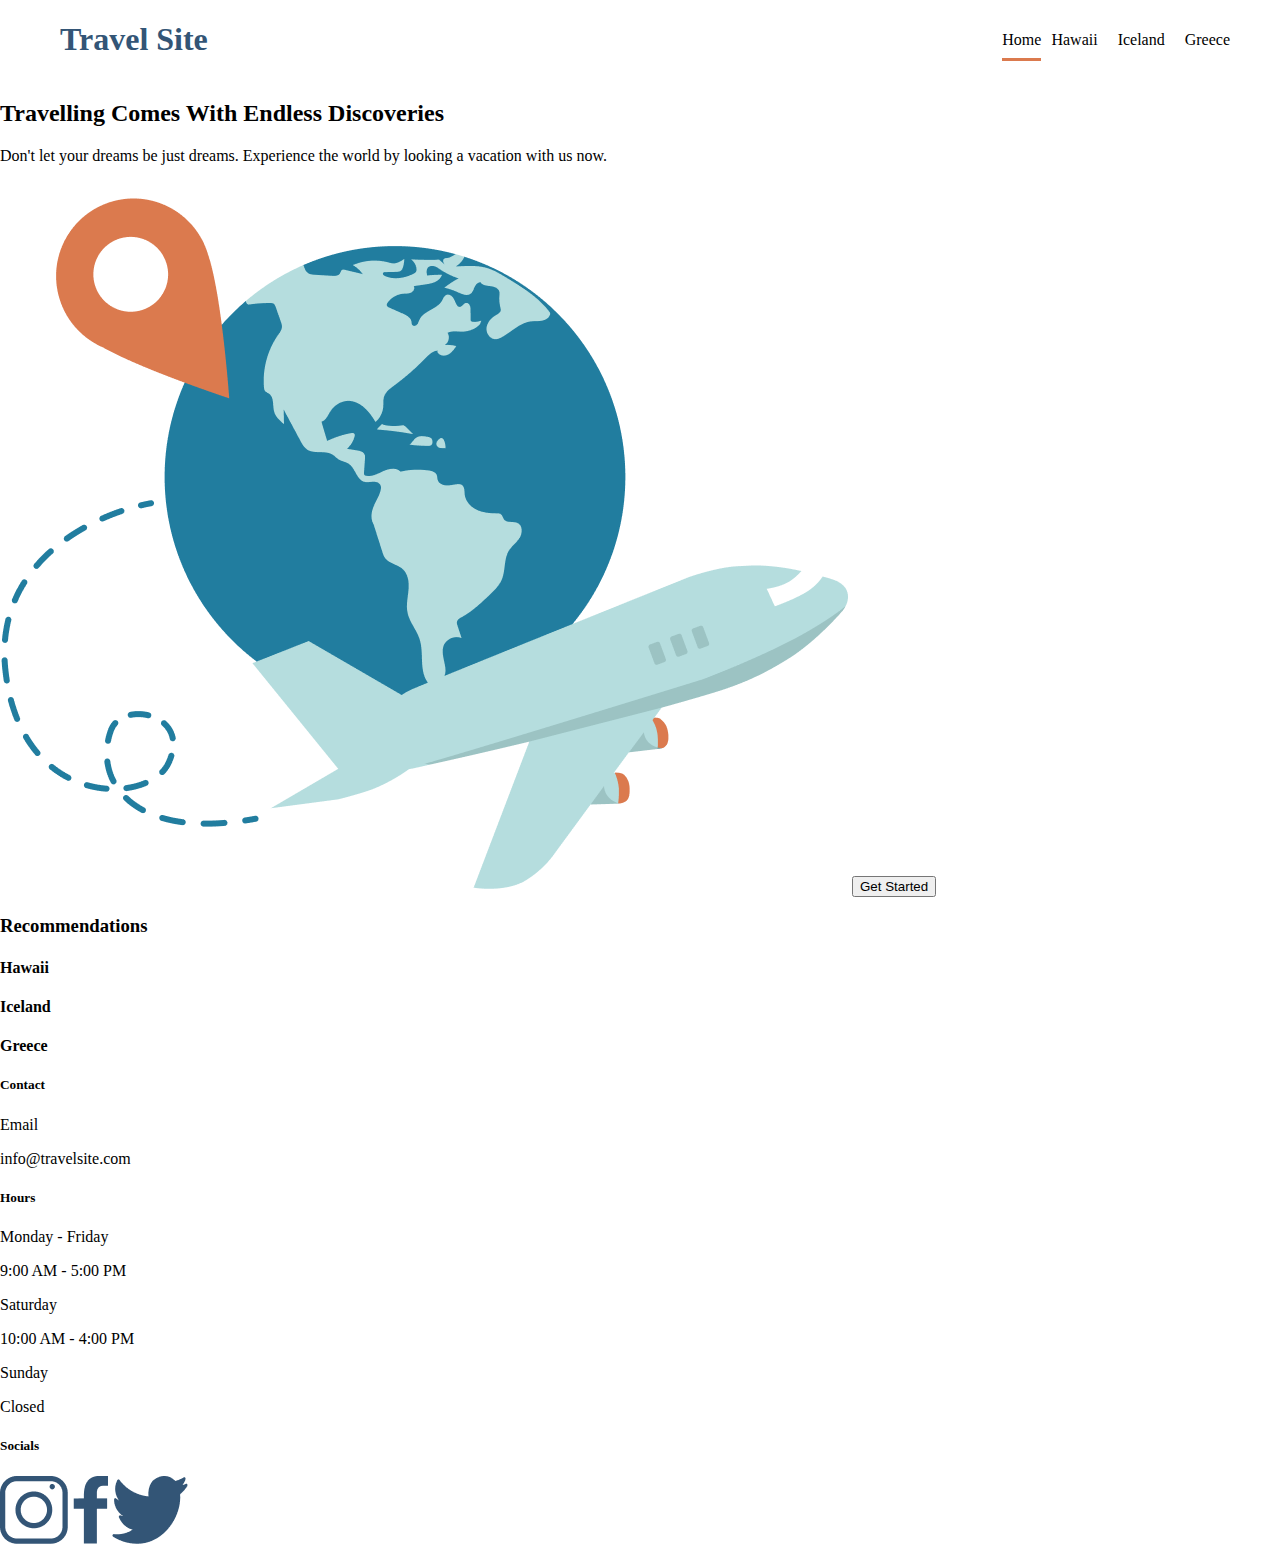
==== index.html @ 72616de0 "add nav styling" ====
<!DOCTYPE html>
<html lang="en">

<head>
    <meta charset="UTF-8">
    <meta http-equiv="X-UA-Compatible" content="IE=edge">
    <meta name="viewport" content="width=device-width, initial-scale=1.0">
    <link rel="stylesheet" href="./css/destinations.css">
    <link rel="stylesheet" href="./css/main.css">
    <title>Travel Site - Home</title>
</head>

<body>
    <!-- Header -->
    <header>
        <nav class="nav">
            <div>
                <a class="nav__logo" href="./index.html">
                    <h1>Travel Site</h1>
                </a>
            </div>
            <!-- nav -->

            <div class="nav__link-container">
                <ul class="nav__link-container-list">
                    <li><a class="nav__links--active" href="./index.html"> Home </a> </li>
                    <li><a class="nav__links" href="./pages/hawaii.html">Hawaii </a> </li>
                    <li><a class="nav__links" href="./pages/Iceland.html">Iceland </a> </li>
                    <li><a class="nav__links" href="./pages/greece.html">Greece </a> </li>
                </ul>
            </div>
        </nav>

    </header>

    <!-- Hero -->
    <section>
        <h2>Travelling Comes With Endless Discoveries</h2>
        <p> Don't let your dreams be just dreams. Experience the world by looking a vacation with us now.</p>
        <img src="./Images/hero.png" alt="plane flying around earth">
        <button> Get Started </button>
    </section>

    <!-- Recommendations -->
    <section>
        <h3>Recommendations</h3>
        <div>
            <h4>Hawaii</h4>
        </div>
        <div>
            <h4>Iceland</h4>
        </div>
        <div>
            <h4>Greece</h4>
        </div>
    </section>


    <footer>
        <h5>Contact</h5>
        <p>Email</p>
        <p>info@travelsite.com</p>

        <h5>Hours</h5>
        <p>Monday - Friday</p>
        <p> 9:00 AM - 5:00 PM</p>

        <p>Saturday</p>
        <p> 10:00 AM - 4:00 PM</p>

        <p>Sunday</p>
        <p>Closed</p>

        <h5>Socials</h5>
        <img src="./Images/icon-instagram.png" alt="icon-instagram">
        <img src="./Images/icon-facebook.png" alt="icon-facebook">
        <img src="./Images/icon-twitter.png" alt="icon-twitter">
    </footer>


</body>

</html>
---- css/destinations.css ----
body {
  font-family: "Verdana";
}

*,
*::after,
*::before {
  box-sizing: border-box;
}

body {
  margin: 0;
}

.nav {
  display: flex;
  justify-content: space-between;
  margin-left: 60px;
  margin-right: 40px;
  background-color: #ffffff;
}
.nav__logo {
  text-decoration: none;
  color: #335576;
}
.nav__link-container {
  display: flex;
  align-items: center;
}
.nav__link-container-list {
  list-style: none;
  display: flex;
  padding-left: 0;
}
.nav__links {
  text-decoration: none;
  color: #000000;
  margin: 0.625rem;
}
.nav__links--active {
  border-bottom: 3px solid #DB7A4E;
  color: #000000;
  text-decoration: none;
  padding-bottom: 10px;
}/*# sourceMappingURL=destinations.css.map */
---- css/main.css ----
body {
  font-family: "Verdana";
}

*,
*::after,
*::before {
  box-sizing: border-box;
}

body {
  margin: 0;
}

.nav {
  display: flex;
  justify-content: space-between;
  margin-left: 60px;
  margin-right: 40px;
  background-color: #ffffff;
}
.nav__logo {
  text-decoration: none;
  color: #335576;
}
.nav__link-container {
  display: flex;
  align-items: center;
}
.nav__link-container-list {
  list-style: none;
  display: flex;
  padding-left: 0;
}
.nav__links {
  text-decoration: none;
  color: #000000;
  margin: 0.625rem;
}
.nav__links--active {
  border-bottom: 3px solid #DB7A4E;
  color: #000000;
  text-decoration: none;
  padding-bottom: 10px;
}/*# sourceMappingURL=main.css.map */
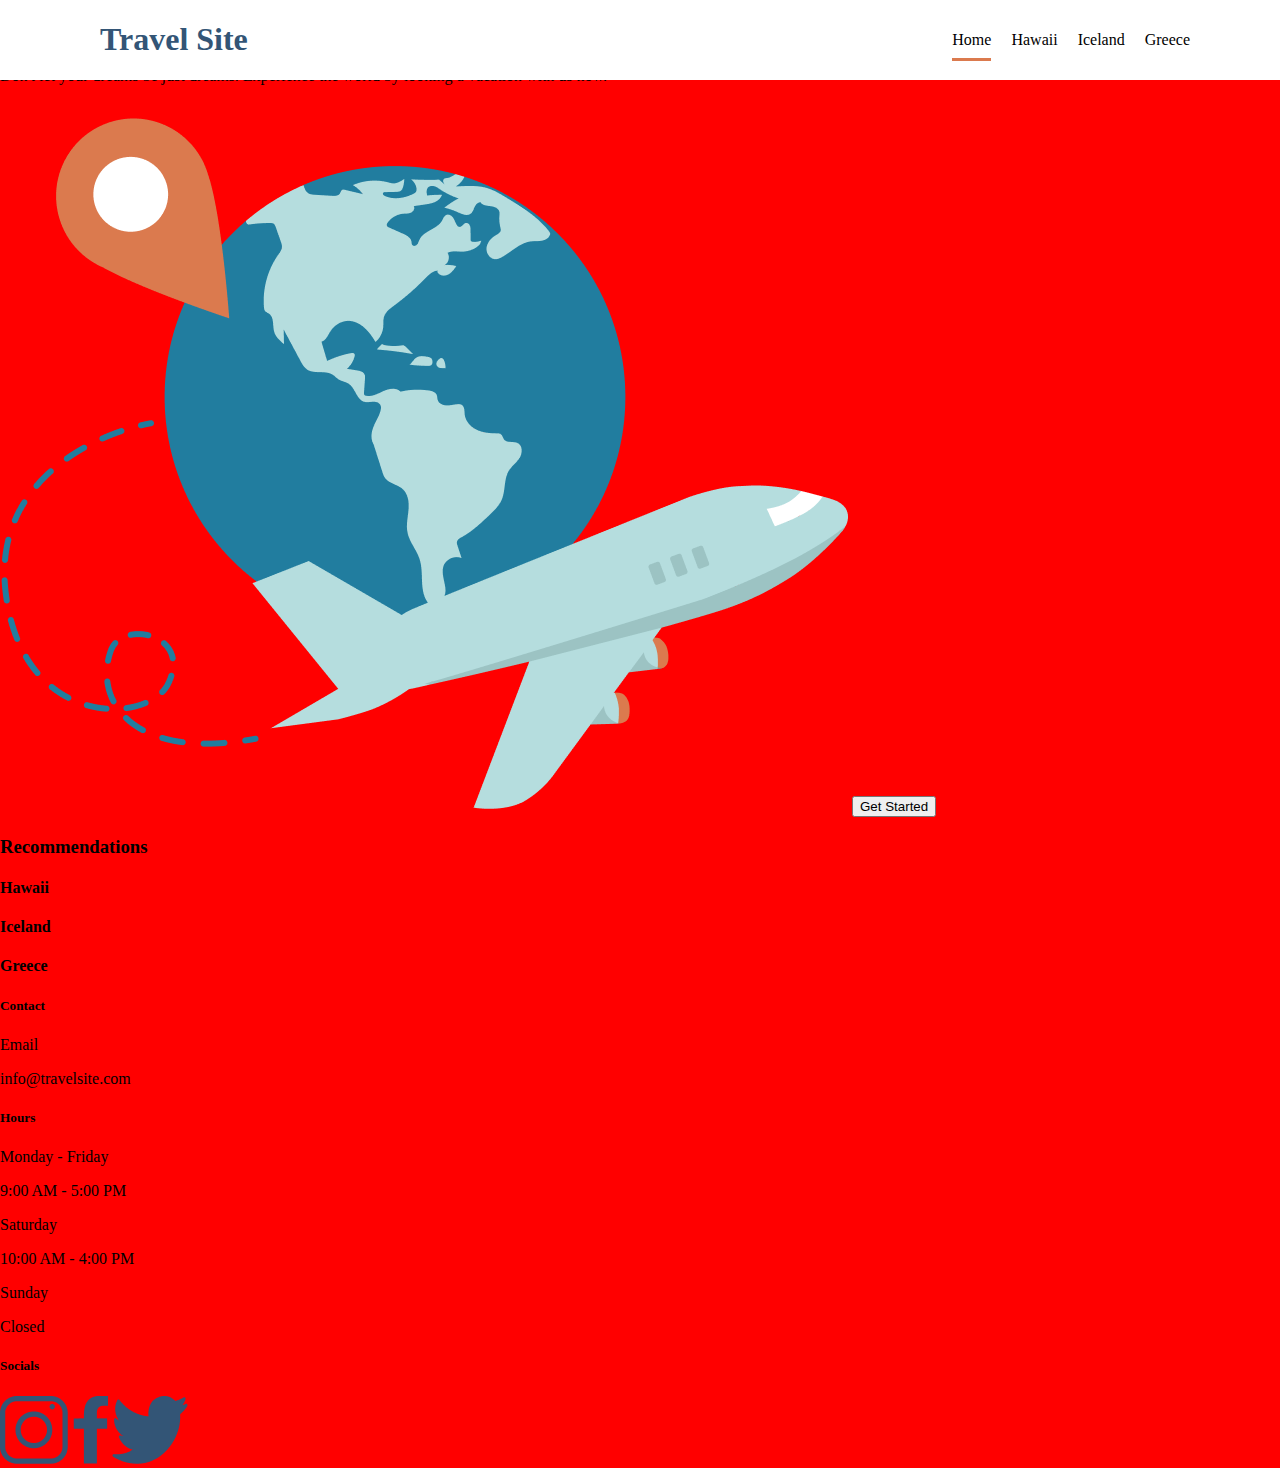
==== commit c7503f6b: "add nav styling" ====
--- a/index.html
+++ b/index.html
@@ -14,12 +14,11 @@
     <!-- Header -->
     <header>
         <nav class="nav">
-            <div>
                 <a class="nav__logo" href="./index.html">
                     <h1>Travel Site</h1>
                 </a>
-            </div>
-            <!-- nav -->
+                
+            <!-- nav menu -->
 
             <div class="nav__link-container">
                 <ul class="nav__link-container-list">
--- a/css/destinations.css
+++ b/css/destinations.css
@@ -10,22 +10,26 @@
 
 body {
   margin: 0;
+  background-color: red;
 }
 
 .nav {
   display: flex;
   justify-content: space-between;
-  margin-left: 60px;
-  margin-right: 40px;
+  width: 100%;
   background-color: #ffffff;
+  position: fixed;
+  top: 0;
 }
 .nav__logo {
   text-decoration: none;
   color: #335576;
+  margin-left: 6.25rem;
 }
 .nav__link-container {
   display: flex;
   align-items: center;
+  margin-right: 5rem;
 }
 .nav__link-container-list {
   list-style: none;
@@ -41,5 +45,6 @@
   border-bottom: 3px solid #DB7A4E;
   color: #000000;
   text-decoration: none;
+  margin: 0.625rem;
   padding-bottom: 10px;
 }/*# sourceMappingURL=destinations.css.map */--- a/css/main.css
+++ b/css/main.css
@@ -10,22 +10,26 @@
 
 body {
   margin: 0;
+  background-color: red;
 }
 
 .nav {
   display: flex;
   justify-content: space-between;
-  margin-left: 60px;
-  margin-right: 40px;
+  width: 100%;
   background-color: #ffffff;
+  position: fixed;
+  top: 0;
 }
 .nav__logo {
   text-decoration: none;
   color: #335576;
+  margin-left: 6.25rem;
 }
 .nav__link-container {
   display: flex;
   align-items: center;
+  margin-right: 5rem;
 }
 .nav__link-container-list {
   list-style: none;
@@ -41,5 +45,6 @@
   border-bottom: 3px solid #DB7A4E;
   color: #000000;
   text-decoration: none;
+  margin: 0.625rem;
   padding-bottom: 10px;
 }/*# sourceMappingURL=main.css.map */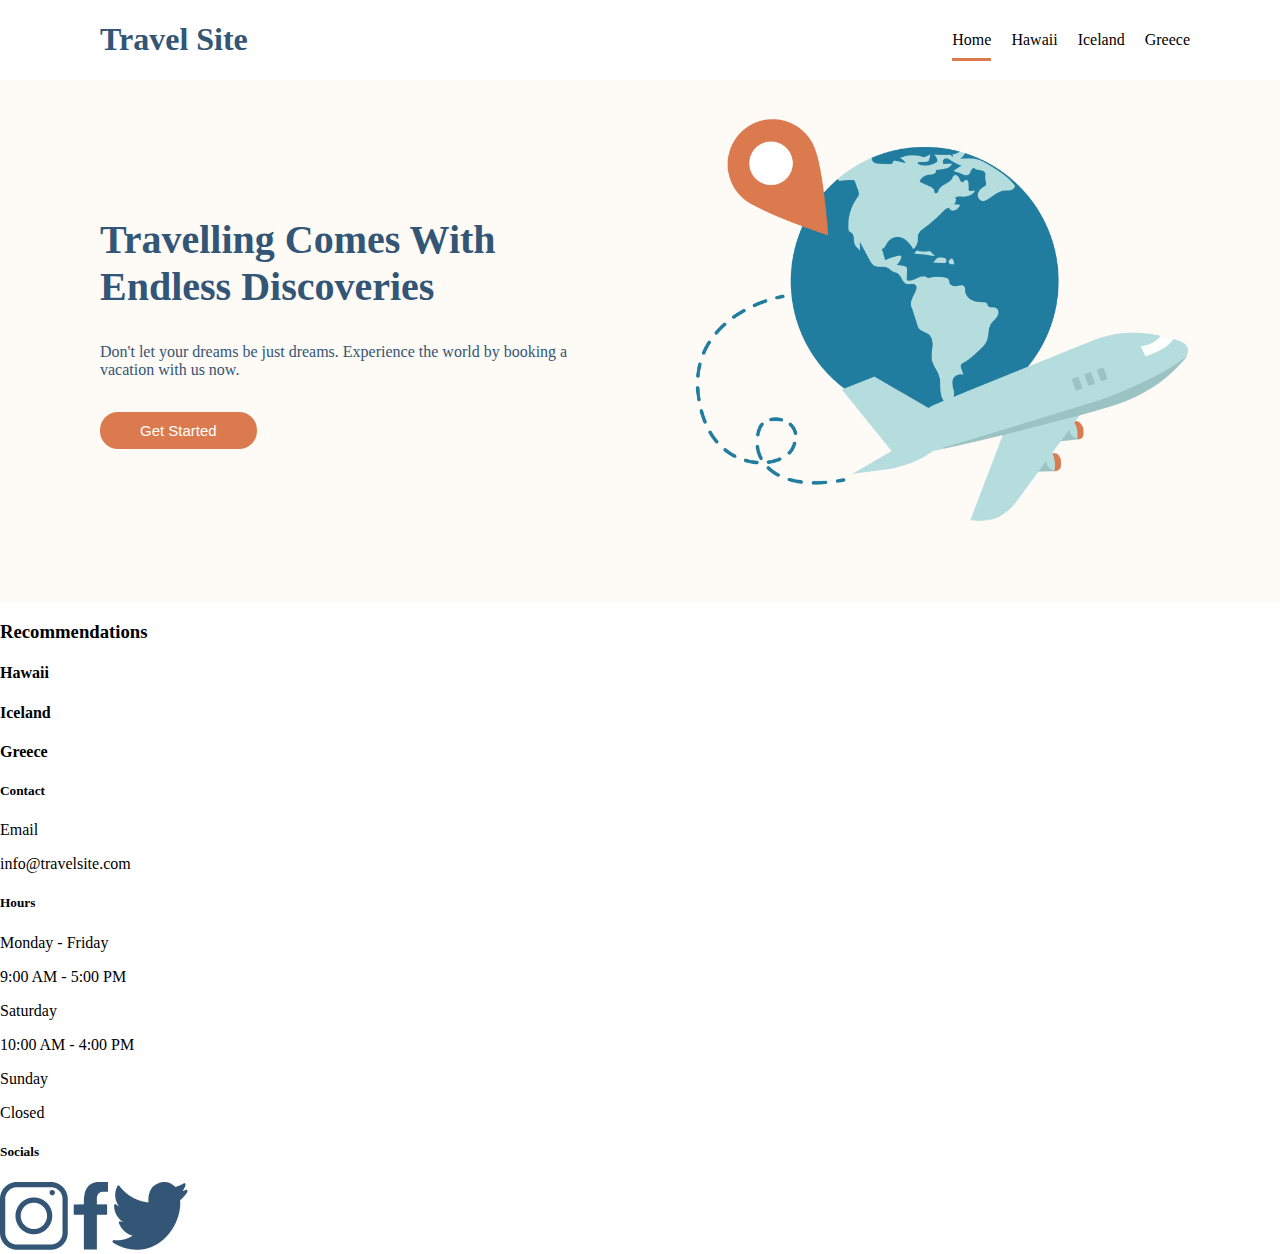
==== commit ff607613: "add hero" ====
--- a/index.html
+++ b/index.html
@@ -5,7 +5,6 @@
     <meta charset="UTF-8">
     <meta http-equiv="X-UA-Compatible" content="IE=edge">
     <meta name="viewport" content="width=device-width, initial-scale=1.0">
-    <link rel="stylesheet" href="./css/destinations.css">
     <link rel="stylesheet" href="./css/main.css">
     <title>Travel Site - Home</title>
 </head>
@@ -14,10 +13,10 @@
     <!-- Header -->
     <header>
         <nav class="nav">
-                <a class="nav__logo" href="./index.html">
-                    <h1>Travel Site</h1>
-                </a>
-                
+            <a class="nav__logo" href="./index.html">
+                <h1>Travel Site</h1>
+            </a>
+
             <!-- nav menu -->
 
             <div class="nav__link-container">
@@ -34,10 +33,18 @@
 
     <!-- Hero -->
     <section>
-        <h2>Travelling Comes With Endless Discoveries</h2>
-        <p> Don't let your dreams be just dreams. Experience the world by looking a vacation with us now.</p>
-        <img src="./Images/hero.png" alt="plane flying around earth">
-        <button> Get Started </button>
+        <div class="hero">
+            <div class="hero__banner-container">
+                <h2 class="hero__banner-title">Travelling Comes With Endless Discoveries</h2>
+                <p class="hero__banner-paragraph"> Don't let your dreams be just dreams. Experience the world by booking
+                    a vacation with us now.</p>
+                <button class="hero__banner-button"> Get Started </button>
+            </div>
+            <div class="hero__banner-image-container">
+                <img class="hero__banner-image" src="./Images/hero.png" alt="plane flying around earth">
+            </div>
+        </div>
+
     </section>
 
     <!-- Recommendations -->
--- a/css/main.css
+++ b/css/main.css
@@ -10,7 +10,6 @@
 
 body {
   margin: 0;
-  background-color: red;
 }
 
 .nav {
@@ -47,4 +46,48 @@
   text-decoration: none;
   margin: 0.625rem;
   padding-bottom: 10px;
+}
+
+.hero {
+  margin-top: 4.3125rem;
+  display: flex;
+  justify-content: center;
+  align-items: center;
+  background-size: cover;
+  background-color: #FEFAF5;
+  padding-top: 40px;
+  padding-bottom: 80px;
+}
+.hero__banner-container {
+  display: flex;
+  flex-direction: column;
+  align-items: flex-start;
+  margin-left: 100px;
+  margin-right: 60px;
+}
+.hero__banner-title {
+  color: #335576;
+  font-size: 40px;
+}
+.hero__banner-paragraph {
+  color: #335576;
+  margin-bottom: 33px;
+  margin-top: 0;
+}
+.hero__banner-button {
+  background-color: #DB7A4E;
+  color: #ffffff;
+  font-size: 15px;
+  border: none;
+  border-radius: 18px;
+  padding: 10px 40px 10px 40px;
+}
+.hero__banner-image {
+  max-width: 80%;
+  margin-right: 60px;
+}
+.hero__banner-image-container {
+  display: flex;
+  justify-content: center;
+  align-items: center;
 }/*# sourceMappingURL=main.css.map */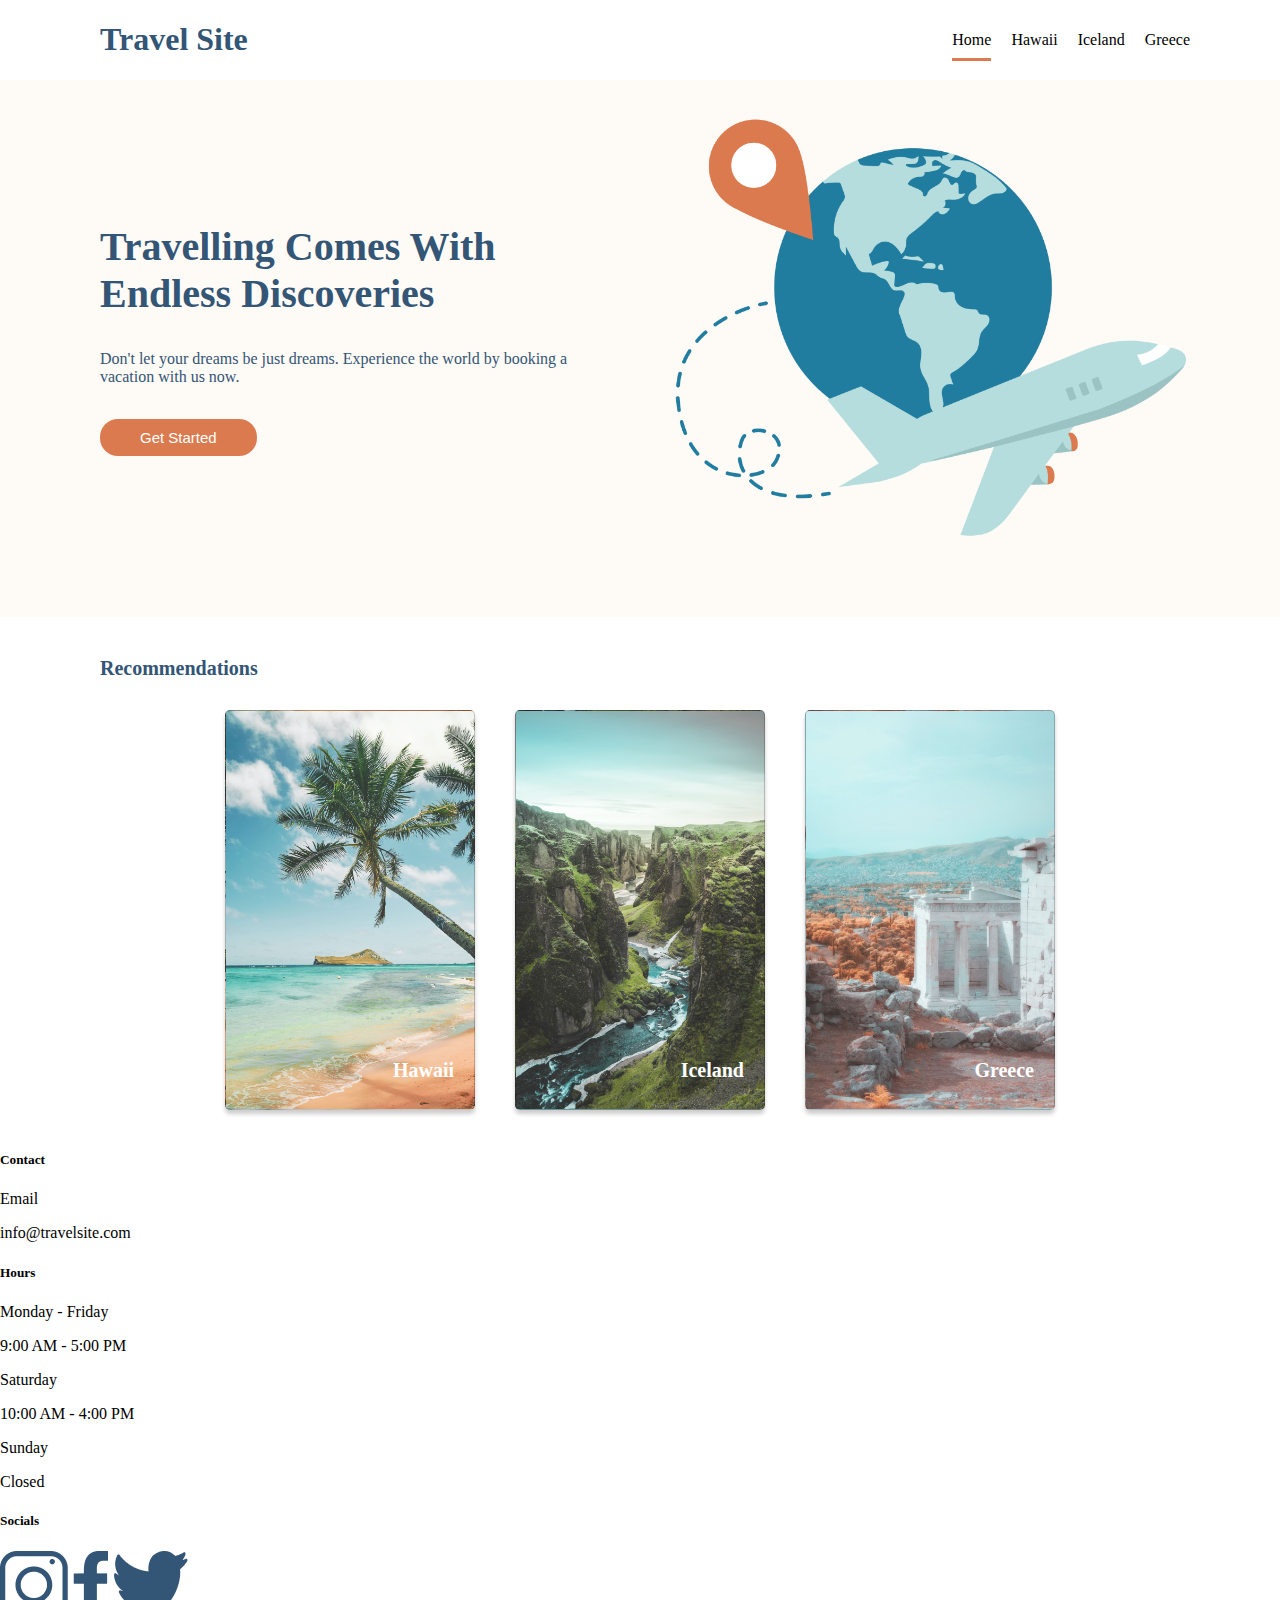
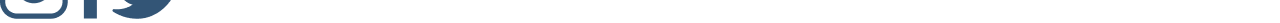
==== commit 8552049f: "add style to recommended destinations" ====
--- a/index.html
+++ b/index.html
@@ -49,15 +49,23 @@
 
     <!-- Recommendations -->
     <section>
-        <h3>Recommendations</h3>
-        <div>
-            <h4>Hawaii</h4>
-        </div>
-        <div>
-            <h4>Iceland</h4>
-        </div>
-        <div>
-            <h4>Greece</h4>
+        <div class="recommend">
+            <h3 class="recommend__title">Recommendations</h3>
+            <div class="recommend__container">
+                
+                <a class="recommend__container-card--hawaii" href="./pages/hawaii.html">
+                    <h4 class="recommend__container-card-title">Hawaii</h4>
+                </a>
+
+                <a class="recommend__container-card--iceland" href="./pages/iceland.html">
+                    <h4 class="recommend__container-card-title">Iceland</h4>
+                </a>
+                
+                <a class="recommend__container-card--greece" href="./pages/iceland.html">
+                    <h4 class="recommend__container-card-title">Greece</h4>
+                </a>
+
+            </div>
         </div>
     </section>
 
--- a/css/main.css
+++ b/css/main.css
@@ -55,39 +55,109 @@
   align-items: center;
   background-size: cover;
   background-color: #FEFAF5;
-  padding-top: 40px;
-  padding-bottom: 80px;
+  padding-top: 2.5rem;
+  padding-bottom: 5rem;
 }
 .hero__banner-container {
   display: flex;
   flex-direction: column;
   align-items: flex-start;
-  margin-left: 100px;
-  margin-right: 60px;
+  margin-left: 6.25rem;
+  margin-right: 1.25rem;
 }
 .hero__banner-title {
   color: #335576;
-  font-size: 40px;
+  font-size: 2.5rem;
 }
 .hero__banner-paragraph {
   color: #335576;
-  margin-bottom: 33px;
+  margin-bottom: 2.0625rem;
   margin-top: 0;
 }
 .hero__banner-button {
   background-color: #DB7A4E;
   color: #ffffff;
-  font-size: 15px;
+  font-size: 0.9375rem;
   border: none;
-  border-radius: 18px;
-  padding: 10px 40px 10px 40px;
+  border-radius: 1.125rem;
+  padding: 0.625rem 2.5rem 0.625rem 2.5rem;
 }
 .hero__banner-image {
   max-width: 80%;
-  margin-right: 60px;
+  margin-right: 3.75rem;
 }
 .hero__banner-image-container {
   display: flex;
   justify-content: center;
   align-items: center;
+}
+
+.recommend {
+  padding: 1.25rem;
+}
+.recommend__title {
+  color: #335576;
+  font-size: 1.25rem;
+  margin-left: 5rem;
+  padding-bottom: 0.625rem;
+}
+.recommend__container {
+  display: flex;
+  justify-content: center;
+}
+.recommend__container-card--hawaii {
+  background-image: url(../Images/hawaii.jpg);
+  background-size: cover;
+  border-radius: 0.625rem;
+  box-shadow: 0 0.25rem 0.25rem rgba(0, 0, 0, 0.2);
+  border: 1px solid rgba(0, 0, 0, 0.2);
+  min-width: 15.625rem;
+  min-height: 25rem;
+  max-height: 25rem;
+  border-radius: 0.3125rem;
+  display: flex;
+  justify-content: flex-end;
+  align-items: flex-end;
+  text-decoration: none;
+  margin-left: 1.25rem;
+  margin-right: 1.25rem;
+}
+.recommend__container-card--iceland {
+  background-image: url(../Images/iceland.jpg);
+  background-size: cover;
+  border-radius: 0.625rem;
+  box-shadow: 0 0.25rem 0.25rem rgba(0, 0, 0, 0.2);
+  border: 1px solid rgba(0, 0, 0, 0.2);
+  min-width: 15.625rem;
+  min-height: 25rem;
+  max-height: 25rem;
+  border-radius: 0.3125rem;
+  display: flex;
+  justify-content: flex-end;
+  align-items: flex-end;
+  text-decoration: none;
+  margin-left: 1.25rem;
+  margin-right: 1.25rem;
+}
+.recommend__container-card--greece {
+  background-image: url(../Images/greece.jpg);
+  background-size: cover;
+  border-radius: 0.625rem;
+  box-shadow: 0 0.25rem 0.25rem rgba(0, 0, 0, 0.2);
+  border: 1px solid rgba(0, 0, 0, 0.2);
+  min-width: 15.625rem;
+  min-height: 25rem;
+  max-height: 25rem;
+  border-radius: 0.3125rem;
+  display: flex;
+  justify-content: flex-end;
+  align-items: flex-end;
+  text-decoration: none;
+  margin-left: 1.25rem;
+  margin-right: 1.25rem;
+}
+.recommend__container-card-title {
+  padding: 0px 1.25rem 0 0;
+  font-size: 1.25rem;
+  color: #ffffff;
 }/*# sourceMappingURL=main.css.map */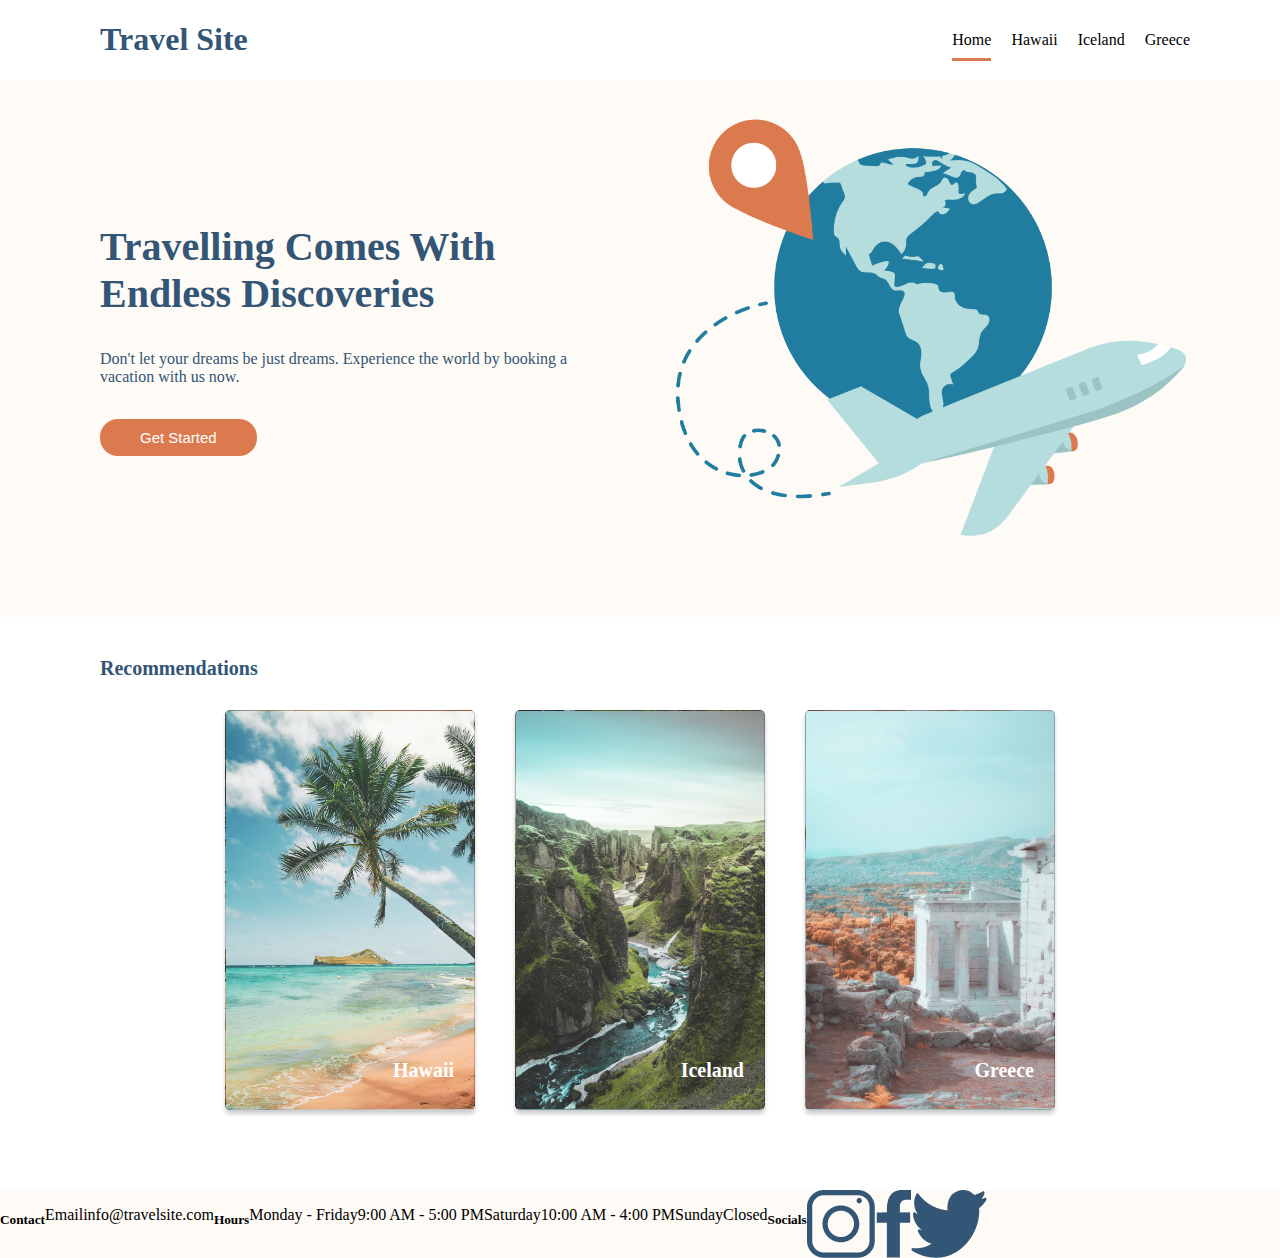
==== commit 5f2ec4fc: "start styling footer" ====
--- a/index.html
+++ b/index.html
@@ -52,7 +52,7 @@
         <div class="recommend">
             <h3 class="recommend__title">Recommendations</h3>
             <div class="recommend__container">
-                
+
                 <a class="recommend__container-card--hawaii" href="./pages/hawaii.html">
                     <h4 class="recommend__container-card-title">Hawaii</h4>
                 </a>
@@ -60,35 +60,36 @@
                 <a class="recommend__container-card--iceland" href="./pages/iceland.html">
                     <h4 class="recommend__container-card-title">Iceland</h4>
                 </a>
-                
+
                 <a class="recommend__container-card--greece" href="./pages/iceland.html">
                     <h4 class="recommend__container-card-title">Greece</h4>
                 </a>
-
             </div>
         </div>
     </section>
 
 
     <footer>
-        <h5>Contact</h5>
-        <p>Email</p>
-        <p>info@travelsite.com</p>
+        <div class="footer">
+            <h5>Contact</h5>
+            <p>Email</p>
+            <p>info@travelsite.com</p>
 
-        <h5>Hours</h5>
-        <p>Monday - Friday</p>
-        <p> 9:00 AM - 5:00 PM</p>
+            <h5>Hours</h5>
+            <p>Monday - Friday</p>
+            <p> 9:00 AM - 5:00 PM</p>
 
-        <p>Saturday</p>
-        <p> 10:00 AM - 4:00 PM</p>
+            <p>Saturday</p>
+            <p> 10:00 AM - 4:00 PM</p>
 
-        <p>Sunday</p>
-        <p>Closed</p>
+            <p>Sunday</p>
+            <p>Closed</p>
 
-        <h5>Socials</h5>
-        <img src="./Images/icon-instagram.png" alt="icon-instagram">
-        <img src="./Images/icon-facebook.png" alt="icon-facebook">
-        <img src="./Images/icon-twitter.png" alt="icon-twitter">
+            <h5>Socials</h5>
+            <img src="./Images/icon-instagram.png" alt="icon-instagram">
+            <img src="./Images/icon-facebook.png" alt="icon-facebook">
+            <img src="./Images/icon-twitter.png" alt="icon-twitter">
+        </div>
     </footer>
 
 
--- a/css/main.css
+++ b/css/main.css
@@ -94,6 +94,7 @@
 
 .recommend {
   padding: 1.25rem;
+  margin-bottom: 3.75rem;
 }
 .recommend__title {
   color: #335576;
@@ -160,4 +161,9 @@
   padding: 0px 1.25rem 0 0;
   font-size: 1.25rem;
   color: #ffffff;
+}
+
+.footer {
+  background-color: #FEFAF5;
+  display: flex;
 }/*# sourceMappingURL=main.css.map */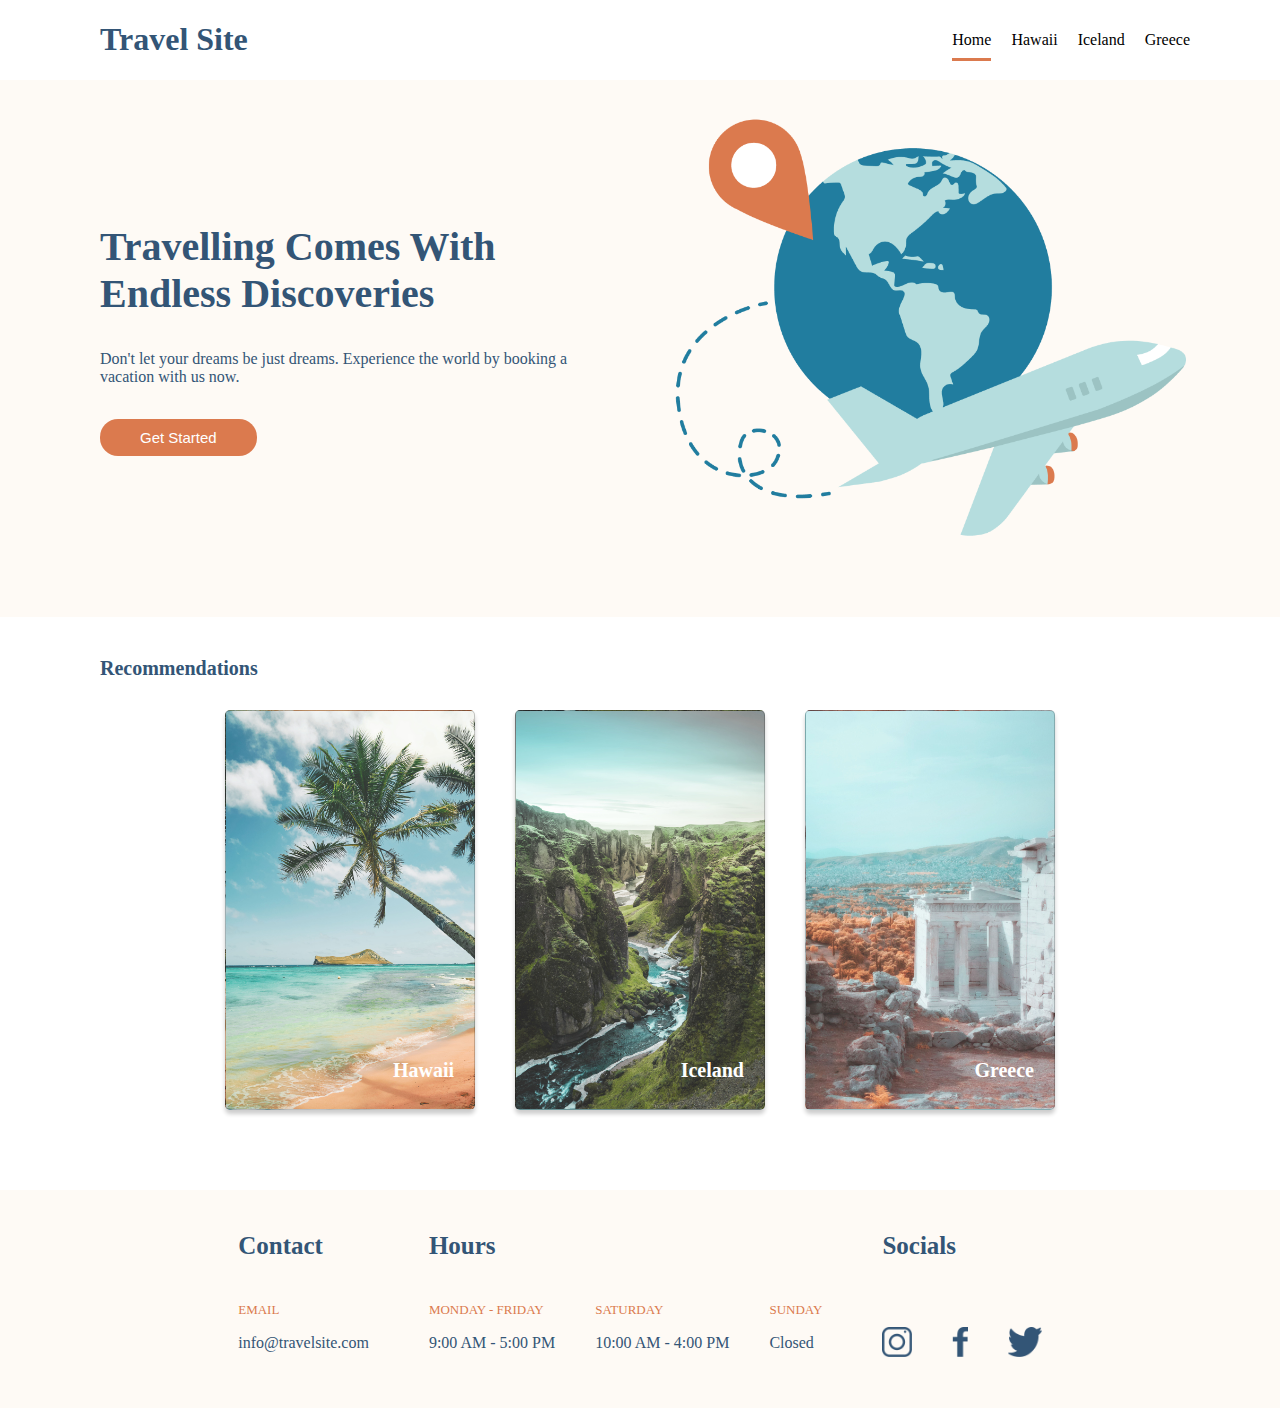
==== commit 05fe79a8: "git add footer styling, move to global" ====
--- a/index.html
+++ b/index.html
@@ -34,14 +34,14 @@
     <!-- Hero -->
     <section>
         <div class="hero">
-            <div class="hero__banner-container">
-                <h2 class="hero__banner-title">Travelling Comes With Endless Discoveries</h2>
-                <p class="hero__banner-paragraph"> Don't let your dreams be just dreams. Experience the world by booking
+            <div class="hero__container">
+                <h2 class="hero__title">Travelling Comes With Endless Discoveries</h2>
+                <p class="hero__paragraph"> Don't let your dreams be just dreams. Experience the world by booking
                     a vacation with us now.</p>
-                <button class="hero__banner-button"> Get Started </button>
+                <button class="hero__button"> Get Started </button>
             </div>
-            <div class="hero__banner-image-container">
-                <img class="hero__banner-image" src="./Images/hero.png" alt="plane flying around earth">
+            <div class="hero__image-container">
+                <img class="hero__image" src="./Images/hero.png" alt="plane flying around earth">
             </div>
         </div>
 
@@ -71,24 +71,52 @@
 
     <footer>
         <div class="footer">
-            <h5>Contact</h5>
-            <p>Email</p>
-            <p>info@travelsite.com</p>
+            <div class="footer__section">
+                <h5 class="footer__title-header">Contact</h5>
+                <p class="footer__sub-header">Email</p>
+                <p class="footer__copy">info@travelsite.com</p>
+            </div>
 
-            <h5>Hours</h5>
-            <p>Monday - Friday</p>
-            <p> 9:00 AM - 5:00 PM</p>
+            <div class="footer__divider1" class="footer__section">
+                <h5 class="footer__title-header">Hours</h5>
 
-            <p>Saturday</p>
-            <p> 10:00 AM - 4:00 PM</p>
+                <div class="footer__sub-section">
+                    <div>
+                        <p class="footer__sub-header">Monday - Friday</p>
+                        <p class="footer__copy"> 9:00 AM - 5:00 PM</p>
+                    </div>
 
-            <p>Sunday</p>
-            <p>Closed</p>
+                    <div class="footer__divider2">
+                        <p class="footer__sub-header">Saturday</p>
+                        <p class="footer__copy"> 10:00 AM - 4:00 PM</p>
+                    </div>
 
-            <h5>Socials</h5>
-            <img src="./Images/icon-instagram.png" alt="icon-instagram">
-            <img src="./Images/icon-facebook.png" alt="icon-facebook">
-            <img src="./Images/icon-twitter.png" alt="icon-twitter">
+                    <div>
+                        <p class="footer__sub-header">Sunday</p>
+                        <p class="footer__copy">Closed</p>
+                    </div>
+                </div>
+
+            </div>
+
+
+            <div class="footer__section">
+                <h5 class="footer__title-header">Socials</h5>
+                <div class="footer__sub-section">
+
+                    <a href="https://www.instagram.com/" target="_blank">
+                    <img class="footer__icons" src="./Images/icon-instagram.png" alt="icon-instagram">
+                    </a>
+
+                    <a class="footer__divider2" href="https://www.facebook.com/" target="_blank">
+                    <img class="footer__icons" src="./Images/icon-facebook.png" alt="icon-facebook">
+                    </a>
+                    <a href="https://www.youtube.com/watch?v=dQw4w9WgXcQ" target="_blank">
+                    <img class="footer__icons" src="./Images/icon-twitter.png" alt="icon-twitter">
+                    </a>
+
+                </div>
+            </div>
         </div>
     </footer>
 
--- a/css/main.css
+++ b/css/main.css
@@ -48,6 +48,55 @@
   padding-bottom: 10px;
 }
 
+.footer {
+  background-color: #FEFAF5;
+  display: flex;
+  justify-content: center;
+  align-items: baseline;
+}
+.footer__section {
+  display: flex;
+  flex-direction: column;
+  padding-bottom: 40px;
+}
+.footer__sub-section {
+  display: flex;
+  align-self: baseline;
+  flex-direction: row;
+  width: 100%;
+  justify-content: space-evenly;
+  margin-top: 1.5625rem;
+}
+.footer__title-header {
+  color: #335576;
+  font-size: 1.5625rem;
+}
+.footer__sub-header {
+  color: #DB7A4E;
+  text-transform: uppercase;
+  font-size: small;
+  margin-bottom: 2.0625rem;
+  margin-top: 0;
+  margin-bottom: 0;
+  width: 100%;
+}
+.footer__copy {
+  color: #335576;
+}
+.footer__icons {
+  display: flex;
+  max-height: 30px;
+  justify-content: space-evenly;
+}
+.footer__divider1 {
+  margin-left: 60px;
+  margin-right: 60px;
+}
+.footer__divider2 {
+  margin-left: 40px;
+  margin-right: 40px;
+}
+
 .hero {
   margin-top: 4.3125rem;
   display: flex;
@@ -58,23 +107,23 @@
   padding-top: 2.5rem;
   padding-bottom: 5rem;
 }
-.hero__banner-container {
+.hero__container {
   display: flex;
   flex-direction: column;
   align-items: flex-start;
   margin-left: 6.25rem;
   margin-right: 1.25rem;
 }
-.hero__banner-title {
+.hero__title {
   color: #335576;
   font-size: 2.5rem;
 }
-.hero__banner-paragraph {
+.hero__paragraph {
   color: #335576;
   margin-bottom: 2.0625rem;
   margin-top: 0;
 }
-.hero__banner-button {
+.hero__button {
   background-color: #DB7A4E;
   color: #ffffff;
   font-size: 0.9375rem;
@@ -82,11 +131,11 @@
   border-radius: 1.125rem;
   padding: 0.625rem 2.5rem 0.625rem 2.5rem;
 }
-.hero__banner-image {
+.hero__image {
   max-width: 80%;
   margin-right: 3.75rem;
 }
-.hero__banner-image-container {
+.hero__image-container {
   display: flex;
   justify-content: center;
   align-items: center;
@@ -161,9 +210,4 @@
   padding: 0px 1.25rem 0 0;
   font-size: 1.25rem;
   color: #ffffff;
-}
-
-.footer {
-  background-color: #FEFAF5;
-  display: flex;
 }/*# sourceMappingURL=main.css.map */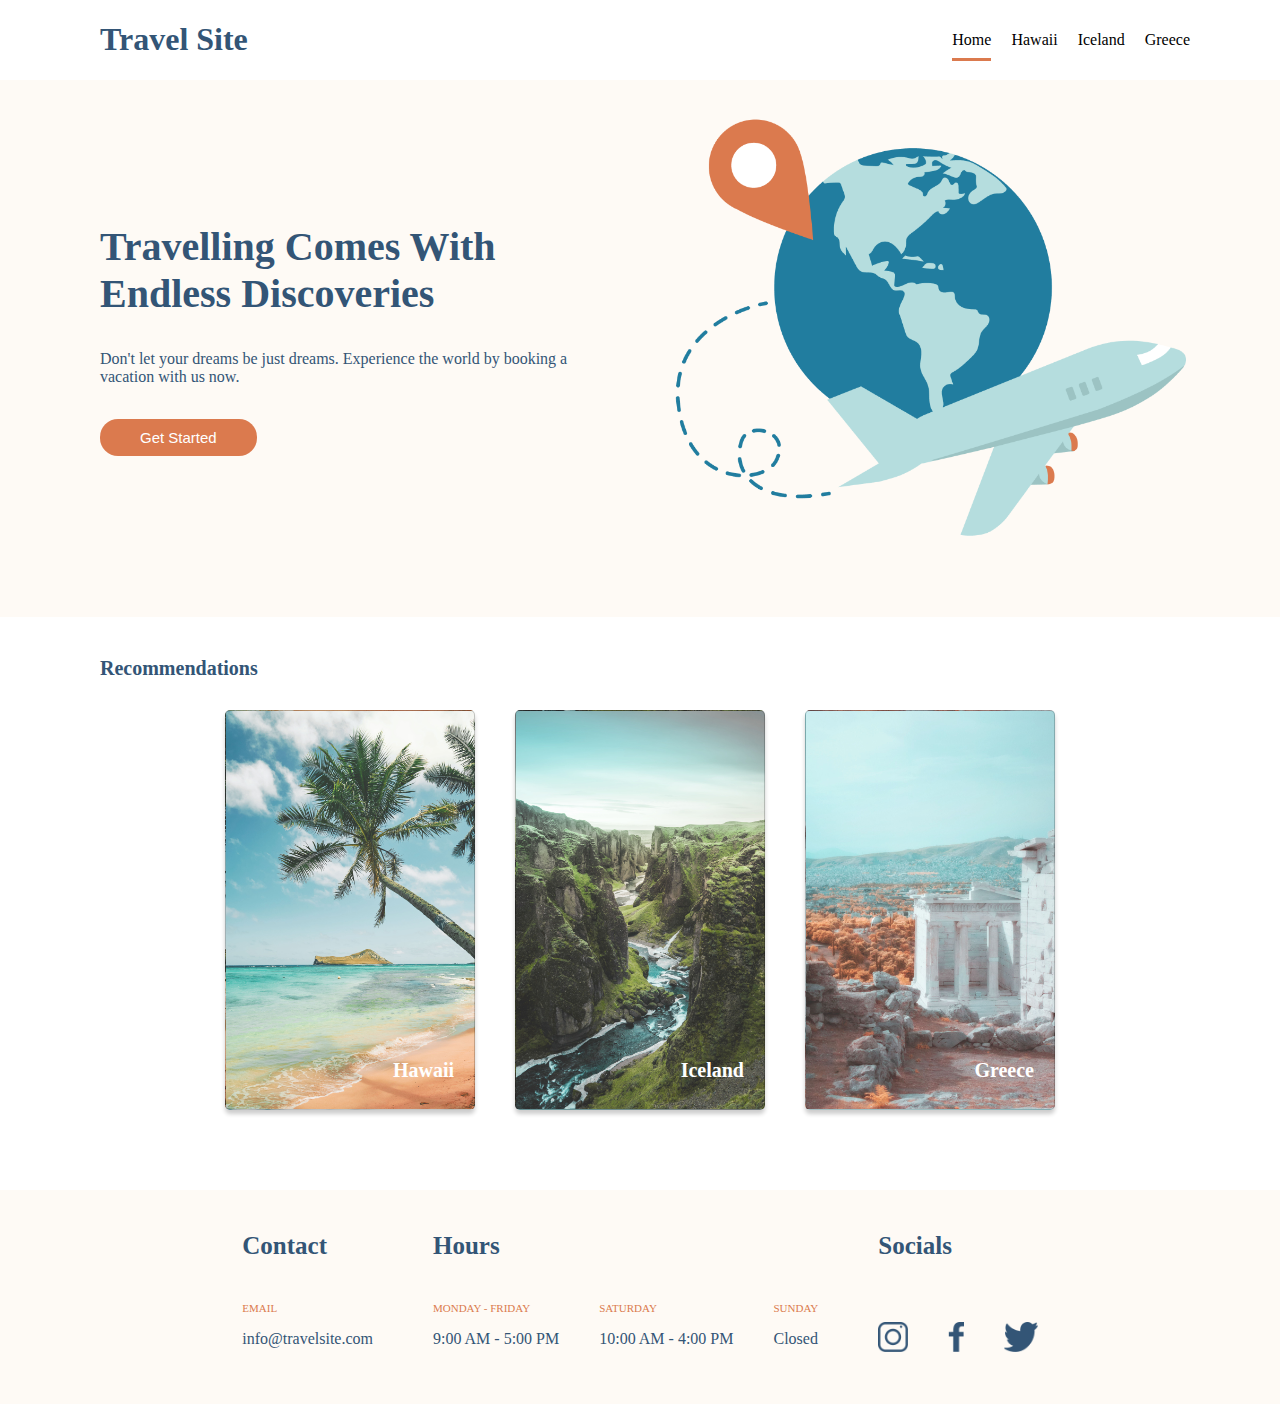
==== commit 0c289c16: "change links" ====
--- a/index.html
+++ b/index.html
@@ -38,7 +38,9 @@
                 <h2 class="hero__title">Travelling Comes With Endless Discoveries</h2>
                 <p class="hero__paragraph"> Don't let your dreams be just dreams. Experience the world by booking
                     a vacation with us now.</p>
-                <button class="hero__button"> Get Started </button>
+                <a href="https://www.youtube.com/watch?v=dQw4w9WgXcQ" target="_blank">
+                    <button class="hero__button"> Get Started </button>
+                </a>
             </div>
             <div class="hero__image-container">
                 <img class="hero__image" src="./Images/hero.png" alt="plane flying around earth">
@@ -105,14 +107,14 @@
                 <div class="footer__sub-section">
 
                     <a href="https://www.instagram.com/" target="_blank">
-                    <img class="footer__icons" src="./Images/icon-instagram.png" alt="icon-instagram">
+                        <img class="footer__icons" src="./Images/icon-instagram.png" alt="icon-instagram">
                     </a>
 
                     <a class="footer__divider2" href="https://www.facebook.com/" target="_blank">
-                    <img class="footer__icons" src="./Images/icon-facebook.png" alt="icon-facebook">
+                        <img class="footer__icons" src="./Images/icon-facebook.png" alt="icon-facebook">
                     </a>
-                    <a href="https://www.youtube.com/watch?v=dQw4w9WgXcQ" target="_blank">
-                    <img class="footer__icons" src="./Images/icon-twitter.png" alt="icon-twitter">
+                    <a href="https://www.twitter.com" target="_blank">
+                        <img class="footer__icons" src="./Images/icon-twitter.png" alt="icon-twitter">
                     </a>
 
                 </div>
--- a/css/main.css
+++ b/css/main.css
@@ -57,7 +57,7 @@
 .footer__section {
   display: flex;
   flex-direction: column;
-  padding-bottom: 40px;
+  padding-bottom: 2.5rem;
 }
 .footer__sub-section {
   display: flex;
@@ -65,7 +65,7 @@
   flex-direction: row;
   width: 100%;
   justify-content: space-evenly;
-  margin-top: 1.5625rem;
+  margin-top: 1.25rem;
 }
 .footer__title-header {
   color: #335576;
@@ -74,7 +74,7 @@
 .footer__sub-header {
   color: #DB7A4E;
   text-transform: uppercase;
-  font-size: small;
+  font-size: 11px;
   margin-bottom: 2.0625rem;
   margin-top: 0;
   margin-bottom: 0;
@@ -85,16 +85,16 @@
 }
 .footer__icons {
   display: flex;
-  max-height: 30px;
+  max-height: 1.875rem;
   justify-content: space-evenly;
 }
 .footer__divider1 {
-  margin-left: 60px;
-  margin-right: 60px;
+  margin-left: 3.75rem;
+  margin-right: 3.75rem;
 }
 .footer__divider2 {
-  margin-left: 40px;
-  margin-right: 40px;
+  margin-left: 2.5rem;
+  margin-right: 2.5rem;
 }
 
 .hero {
